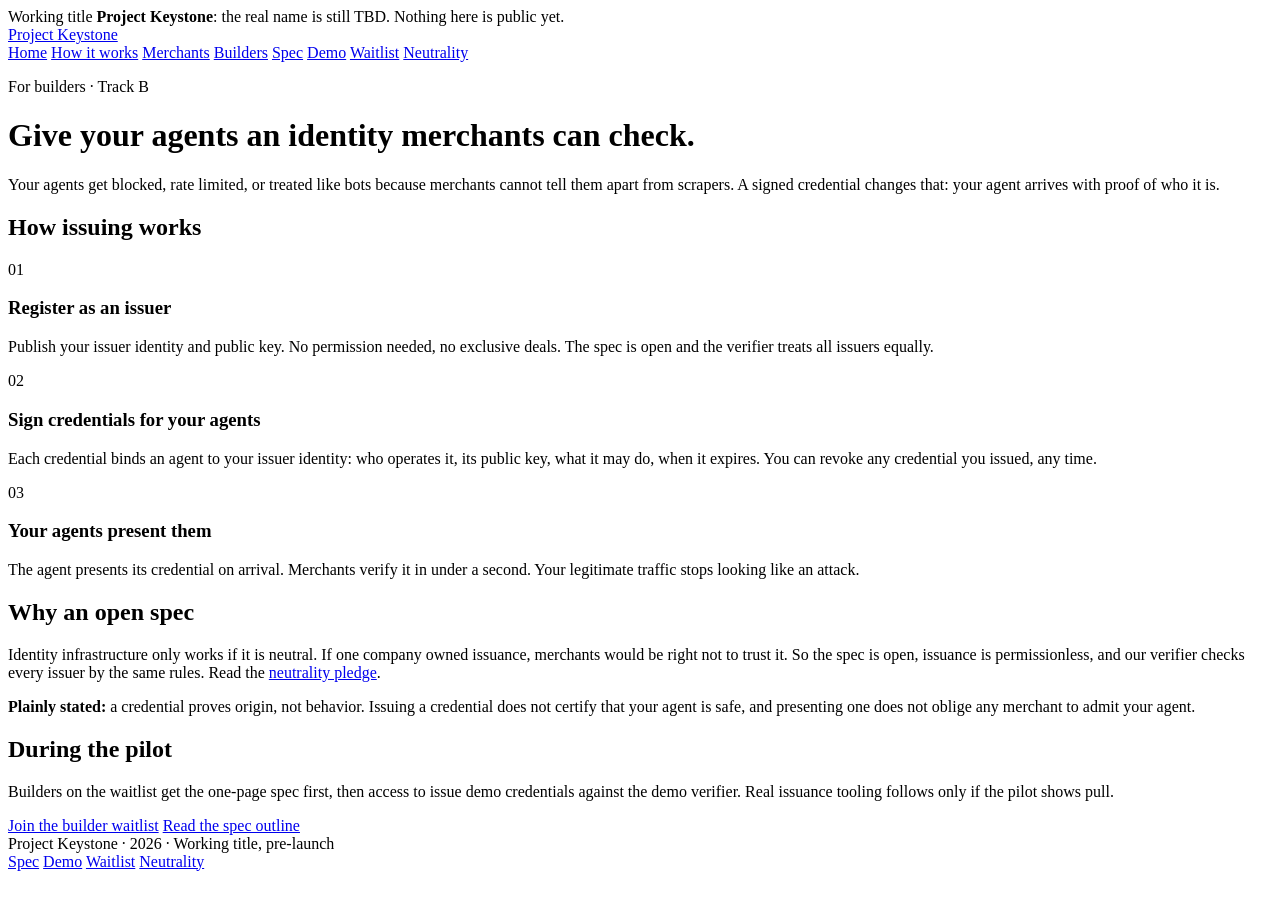
==== builders.html @ cada29ff "staging deploy: builders.html" ====
<!DOCTYPE html>
<html lang="en">
<head>
<meta charset="utf-8">
<meta name="viewport" content="width=device-width, initial-scale=1">
<title>For builders: {{PRODUCT_NAME}}</title>
<meta name="description" content="Issue signed identity credentials your AI agents can present anywhere, under an open spec no one owns.">
<link rel="stylesheet" href="styles.css">
</head>
<body>
<div id="placeholder-notice">Working title <strong>Project Keystone</strong>: the real name is still TBD. Nothing here is public yet.</div>

<header class="site-header">
  <div class="header-inner">
    <a class="brand" href="index.html"><span class="key-mark" aria-hidden="true"></span><span data-product-name>Project Keystone</span></a>
    <nav class="nav" aria-label="Primary">
      <a href="index.html">Home</a>
      <a href="how-it-works.html">How it works</a>
      <a href="merchants.html">Merchants</a>
      <a href="builders.html">Builders</a>
      <a href="spec.html">Spec</a>
      <a href="demo.html">Demo</a>
      <a href="waitlist.html">Waitlist</a>
      <a href="neutrality.html">Neutrality</a>
    </nav>
  </div>
</header>

<main class="wrap narrow">
  <p class="eyebrow">For builders · Track B</p>
  <h1>Give your agents an identity merchants can check.</h1>
  <p class="lede">Your agents get blocked, rate limited, or treated like bots because merchants cannot tell them apart from scrapers. A signed credential changes that: your agent arrives with proof of who it is.</p>

  <h2>How issuing works</h2>
  <div class="grid">
    <div class="card">
      <p class="step-no">01</p>
      <h3>Register as an issuer</h3>
      <p>Publish your issuer identity and public key. No permission needed, no exclusive deals. The spec is open and the verifier treats all issuers equally.</p>
    </div>
    <div class="card">
      <p class="step-no">02</p>
      <h3>Sign credentials for your agents</h3>
      <p>Each credential binds an agent to your issuer identity: who operates it, its public key, what it may do, when it expires. You can revoke any credential you issued, any time.</p>
    </div>
    <div class="card">
      <p class="step-no">03</p>
      <h3>Your agents present them</h3>
      <p>The agent presents its credential on arrival. Merchants verify it in under a second. Your legitimate traffic stops looking like an attack.</p>
    </div>
  </div>

  <h2>Why an open spec</h2>
  <p>Identity infrastructure only works if it is neutral. If one company owned issuance, merchants would be right not to trust it. So the spec is open, issuance is permissionless, and our verifier checks every issuer by the same rules. Read the <a href="neutrality.html">neutrality pledge</a>.</p>

  <div class="note">
    <strong>Plainly stated:</strong> a credential proves origin, not behavior. Issuing a credential does not certify that your agent is safe, and presenting one does not oblige any merchant to admit your agent.
  </div>

  <h2>During the pilot</h2>
  <p>Builders on the waitlist get the one-page spec first, then access to issue demo credentials against the demo verifier. Real issuance tooling follows only if the pilot shows pull.</p>

  <div class="cta-row">
    <a class="btn" href="waitlist.html?track=builder">Join the builder waitlist</a>
    <a class="btn ghost" href="spec.html">Read the spec outline</a>
  </div>
</main>

<footer class="site-footer">
  <div class="footer-inner">
    <span><span data-product-name>Project Keystone</span> · <span data-year>2026</span> · Working title, pre-launch</span>
    <nav aria-label="Footer">
      <a href="spec.html">Spec</a>
      <a href="demo.html">Demo</a>
      <a href="waitlist.html">Waitlist</a>
      <a href="neutrality.html">Neutrality</a>
    </nav>
  </div>
</footer>

<script src="config.js"></script>
<script src="site.js"></script>
</body>
</html>
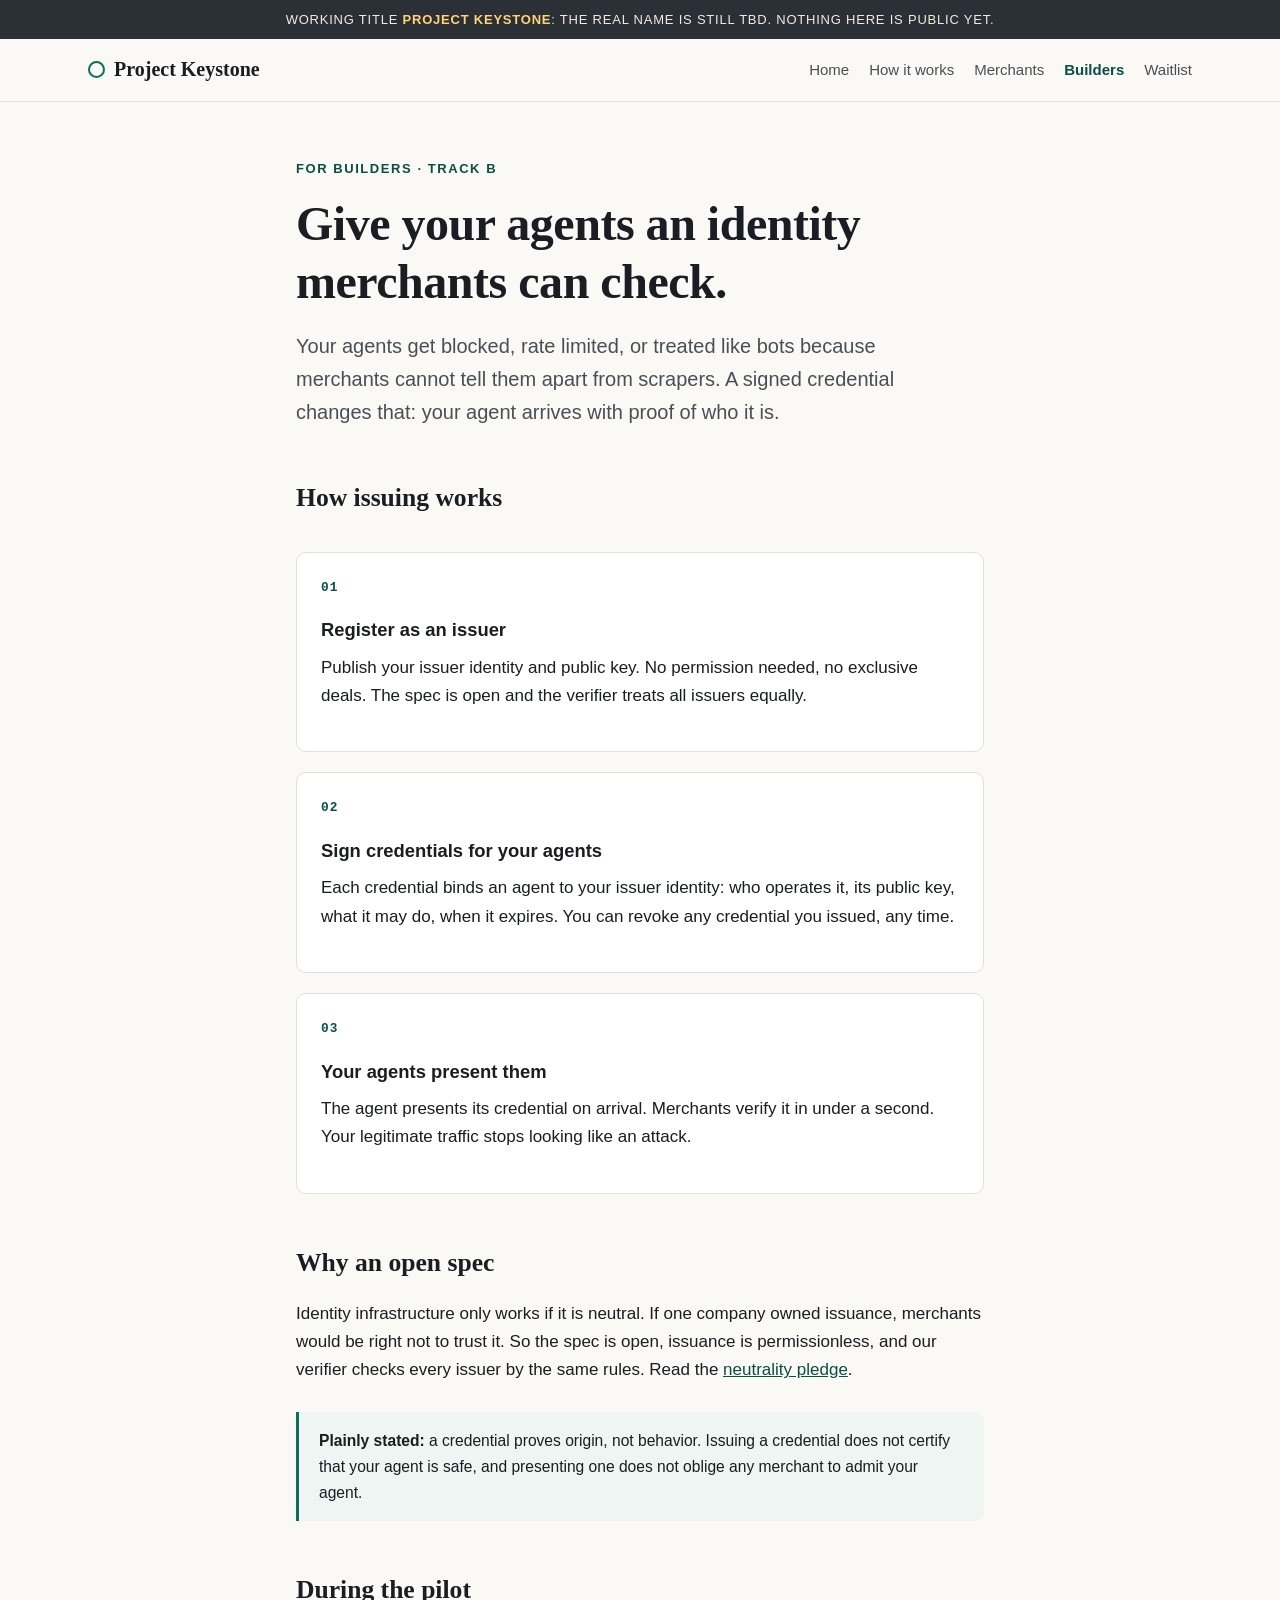
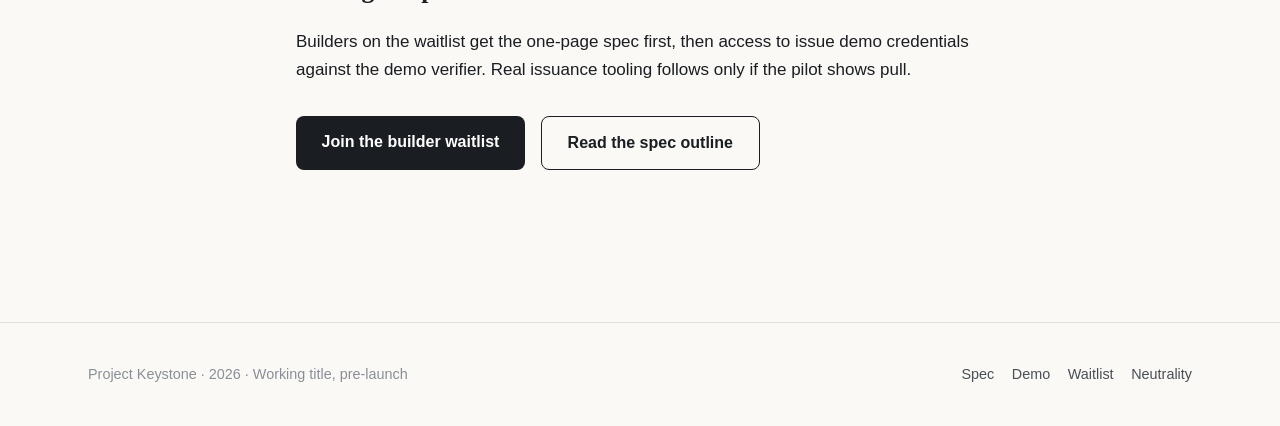
==== commit 569ff9b6: "UI/UX rework 2026-09-30: builders.html (nav cut to five, home restructure, copy trims)" ====
--- a/builders.html
+++ b/builders.html
@@ -18,10 +18,7 @@
       <a href="how-it-works.html">How it works</a>
       <a href="merchants.html">Merchants</a>
       <a href="builders.html">Builders</a>
-      <a href="spec.html">Spec</a>
-      <a href="demo.html">Demo</a>
       <a href="waitlist.html">Waitlist</a>
-      <a href="neutrality.html">Neutrality</a>
     </nav>
   </div>
 </header>
--- a/styles.css
+++ b/styles.css
@@ -0,0 +1,293 @@
+/* Company #2 — quiet, security-grade. Paper, ink, one accent.
+   No webfonts, no external requests, no trackers. */
+:root {
+  --paper: #faf9f6;
+  --ink: #1a1d21;
+  --ink-soft: #4a4f55;
+  --ink-faint: #8a8f96;
+  --line: #e3e0d8;
+  --accent: #0e6e5c;          /* verified green, restrained */
+  --accent-ink: #0a4f42;
+  --warn: #9a3b26;
+  --card: #ffffff;
+  --radius: 10px;
+  --max: 72rem;
+  --serif: "Iowan Old Style", "Palatino Linotype", Palatino, Georgia, serif;
+  --sans: -apple-system, BlinkMacSystemFont, "Segoe UI", Inter, Helvetica, Arial, sans-serif;
+  --mono: ui-monospace, "SF Mono", Menlo, Consolas, monospace;
+}
+
+* { box-sizing: border-box; }
+html { scroll-behavior: smooth; }
+body {
+  margin: 0;
+  background: var(--paper);
+  color: var(--ink);
+  font-family: var(--sans);
+  font-size: 1.0625rem;
+  line-height: 1.65;
+  -webkit-font-smoothing: antialiased;
+}
+
+/* Placeholder notice (dev only) */
+#placeholder-notice {
+  background: #2b2f36;
+  color: #f2ede2;
+  text-align: center;
+  font-size: .8125rem;
+  letter-spacing: .06em;
+  text-transform: uppercase;
+  padding: .55rem 1rem;
+}
+#placeholder-notice strong { color: #ffd479; }
+
+/* Header */
+.site-header {
+  border-bottom: 1px solid var(--line);
+  background: var(--paper);
+  position: sticky;
+  top: 0;
+  z-index: 10;
+}
+.header-inner {
+  max-width: var(--max);
+  margin: 0 auto;
+  padding: .9rem 1.5rem;
+  display: flex;
+  align-items: center;
+  justify-content: space-between;
+  gap: 1rem;
+  flex-wrap: wrap;
+}
+.brand {
+  font-family: var(--serif);
+  font-size: 1.25rem;
+  font-weight: 600;
+  color: var(--ink);
+  text-decoration: none;
+}
+.brand .key-mark {
+  display: inline-block;
+  width: .85em; height: .85em;
+  border: 2px solid var(--accent);
+  border-radius: 50%;
+  margin-right: .45em;
+  position: relative;
+  top: .08em;
+}
+.nav { display: flex; gap: 1.25rem; flex-wrap: wrap; }
+.nav a {
+  color: var(--ink-soft);
+  text-decoration: none;
+  font-size: .9375rem;
+}
+.nav a:hover { color: var(--ink); }
+.nav a[aria-current="page"] { color: var(--accent-ink); font-weight: 600; }
+
+/* Layout */
+.wrap { max-width: var(--max); margin: 0 auto; padding: 3.5rem 1.5rem; }
+.wrap.narrow { max-width: 46rem; }
+
+.hero { padding: 4.5rem 0 3rem; }
+.hero h1, h1 {
+  font-family: var(--serif);
+  font-weight: 600;
+  font-size: clamp(2rem, 4.5vw, 3rem);
+  line-height: 1.2;
+  margin: 0 0 1.25rem;
+  letter-spacing: -0.01em;
+}
+.lede { font-size: 1.25rem; color: var(--ink-soft); max-width: 42rem; }
+.eyebrow {
+  font-size: .8125rem;
+  letter-spacing: .12em;
+  text-transform: uppercase;
+  color: var(--accent-ink);
+  font-weight: 600;
+  margin-bottom: 1rem;
+}
+
+h2 {
+  font-family: var(--serif);
+  font-size: 1.6rem;
+  margin: 3rem 0 1rem;
+  font-weight: 600;
+}
+h3 { font-size: 1.15rem; margin: 2rem 0 .5rem; }
+p { margin: 0 0 1.1rem; }
+a { color: var(--accent-ink); }
+
+/* Cards and grids */
+.grid { display: grid; gap: 1.25rem; margin: 2rem 0; }
+.grid.two { grid-template-columns: repeat(auto-fit, minmax(17rem, 1fr)); }
+.grid.three { grid-template-columns: repeat(auto-fit, minmax(14rem, 1fr)); }
+.card {
+  background: var(--card);
+  border: 1px solid var(--line);
+  border-radius: var(--radius);
+  padding: 1.5rem;
+}
+.card h3 { margin-top: 0; }
+.card .step-no {
+  font-family: var(--mono);
+  font-size: .8rem;
+  color: var(--accent-ink);
+  font-weight: 700;
+  letter-spacing: .08em;
+}
+
+/* Buttons */
+.btn {
+  display: inline-block;
+  background: var(--ink);
+  color: #fff;
+  text-decoration: none;
+  padding: .8rem 1.6rem;
+  border-radius: 8px;
+  font-weight: 600;
+  font-size: 1rem;
+  border: none;
+  cursor: pointer;
+}
+.btn:hover { background: #000; }
+.btn.ghost {
+  background: transparent;
+  color: var(--ink);
+  border: 1px solid var(--ink);
+}
+.btn.ghost:hover { background: var(--ink); color: #fff; }
+.cta-row { display: flex; gap: 1rem; flex-wrap: wrap; margin: 2rem 0; }
+
+/* Callouts */
+.note {
+  border-left: 3px solid var(--accent);
+  background: #eef5f2;
+  padding: 1rem 1.25rem;
+  border-radius: 0 var(--radius) var(--radius) 0;
+  margin: 1.75rem 0;
+  font-size: .975rem;
+}
+.note.warn { border-color: var(--warn); background: #f9efe9; }
+.fine { font-size: .875rem; color: var(--ink-faint); }
+
+/* Forms */
+.field { margin-bottom: 1.1rem; }
+.field label { display: block; font-weight: 600; margin-bottom: .35rem; font-size: .95rem; }
+.field input[type="text"],
+.field input[type="email"],
+.field textarea {
+  width: 100%;
+  padding: .7rem .85rem;
+  border: 1px solid var(--line);
+  border-radius: 8px;
+  font: inherit;
+  background: #fff;
+}
+.field textarea { min-height: 5rem; resize: vertical; }
+.track-picker { display: flex; gap: 1rem; flex-wrap: wrap; margin-bottom: 1.5rem; }
+.track-picker label {
+  flex: 1 1 14rem;
+  border: 1px solid var(--line);
+  border-radius: var(--radius);
+  padding: 1rem 1.25rem;
+  cursor: pointer;
+  background: #fff;
+}
+.track-picker input { margin-right: .5rem; }
+#form-status { margin-top: 1rem; font-weight: 600; }
+
+/* Demo */
+.demo-creds { display: grid; gap: 1rem; grid-template-columns: repeat(auto-fit, minmax(15rem, 1fr)); margin: 1.5rem 0; }
+.demo-cred {
+  border: 1px dashed var(--ink-faint);
+  border-radius: var(--radius);
+  padding: 1.25rem;
+  background: #fff;
+  font-family: var(--mono);
+  font-size: .85rem;
+}
+.demo-cred .tag {
+  display: inline-block;
+  font-family: var(--sans);
+  font-size: .7rem;
+  font-weight: 700;
+  letter-spacing: .1em;
+  background: #2b2f36;
+  color: #ffd479;
+  padding: .2rem .5rem;
+  border-radius: 4px;
+  margin-bottom: .6rem;
+}
+.demo-card {
+  position: relative;
+  border: 1px solid var(--line);
+  border-radius: var(--radius);
+  background: #fff;
+  padding: 1.5rem 1.5rem 1.25rem;
+  margin: 1.5rem 0;
+  overflow: hidden;
+}
+.demo-card dl { display: grid; gap: .4rem; margin: 1rem 0; }
+.demo-card dl > div { display: grid; grid-template-columns: 7rem 1fr; gap: .75rem; }
+.demo-card dt { font-weight: 600; color: var(--ink-soft); font-size: .9rem; }
+.demo-card dd { margin: 0; font-family: var(--mono); font-size: .9rem; }
+.demo-watermark {
+  position: absolute;
+  top: .6rem; right: 1rem;
+  font-size: .7rem;
+  font-weight: 800;
+  letter-spacing: .18em;
+  color: var(--ink-faint);
+  border: 1px solid var(--ink-faint);
+  padding: .15rem .5rem;
+  border-radius: 4px;
+  transform: rotate(4deg);
+}
+.demo-valid { border-left: 4px solid var(--accent); }
+.demo-bad { border-left: 4px solid var(--warn); }
+.demo-fine { font-size: .85rem; color: var(--ink-faint); }
+
+/* Spec outline */
+.spec-outline { counter-reset: spec; list-style: none; padding: 0; }
+.spec-outline li {
+  counter-increment: spec;
+  border: 1px solid var(--line);
+  border-radius: var(--radius);
+  background: #fff;
+  padding: 1.25rem 1.5rem;
+  margin-bottom: 1rem;
+  position: relative;
+  padding-left: 4rem;
+}
+.spec-outline li::before {
+  content: counter(spec);
+  position: absolute;
+  left: 1.25rem; top: 1.15rem;
+  font-family: var(--mono);
+  font-weight: 700;
+  color: var(--accent-ink);
+}
+
+/* Footer */
+.site-footer {
+  border-top: 1px solid var(--line);
+  margin-top: 4rem;
+}
+.footer-inner {
+  max-width: var(--max);
+  margin: 0 auto;
+  padding: 2.5rem 1.5rem;
+  display: flex;
+  justify-content: space-between;
+  gap: 1.5rem;
+  flex-wrap: wrap;
+  font-size: .9rem;
+  color: var(--ink-faint);
+}
+.footer-inner nav { display: flex; gap: 1.1rem; flex-wrap: wrap; }
+.footer-inner a { color: var(--ink-soft); text-decoration: none; }
+
+@media (max-width: 40rem) {
+  .nav { gap: .9rem; }
+  .hero { padding: 3rem 0 2rem; }
+}
